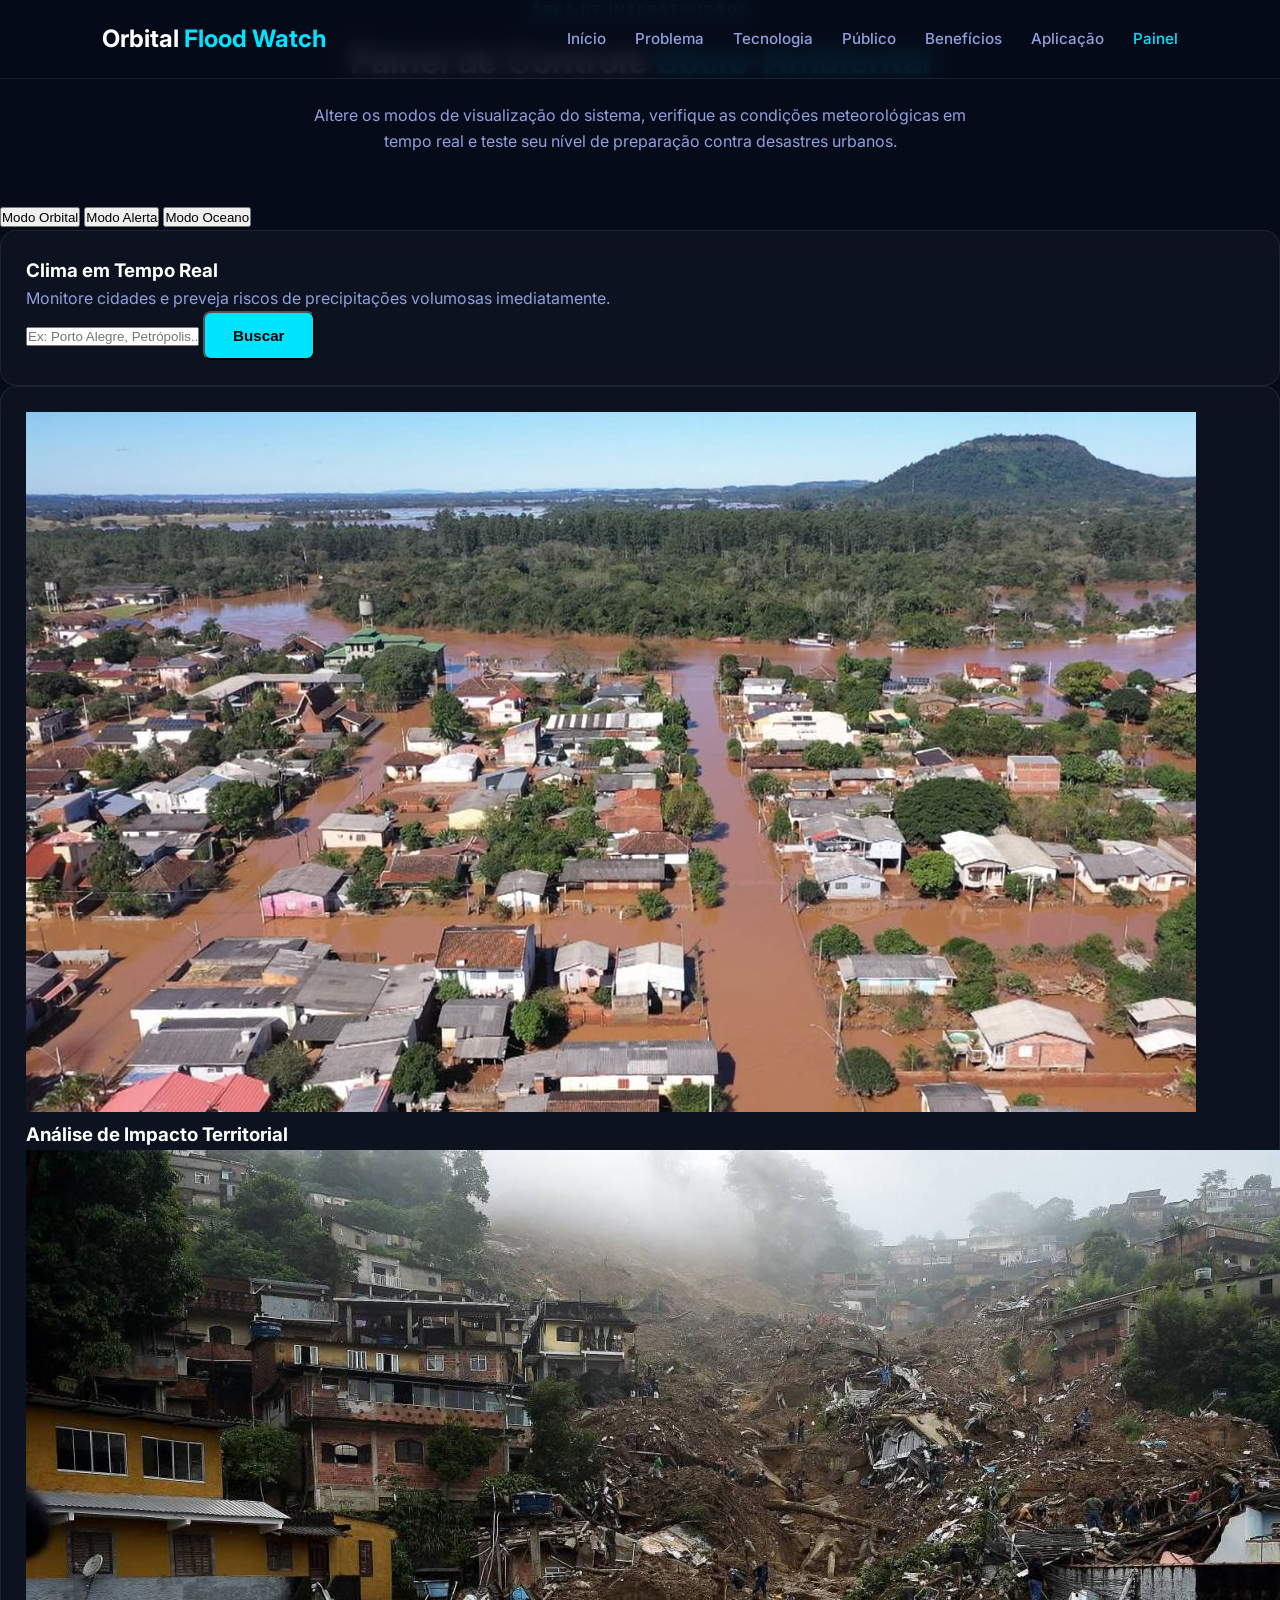
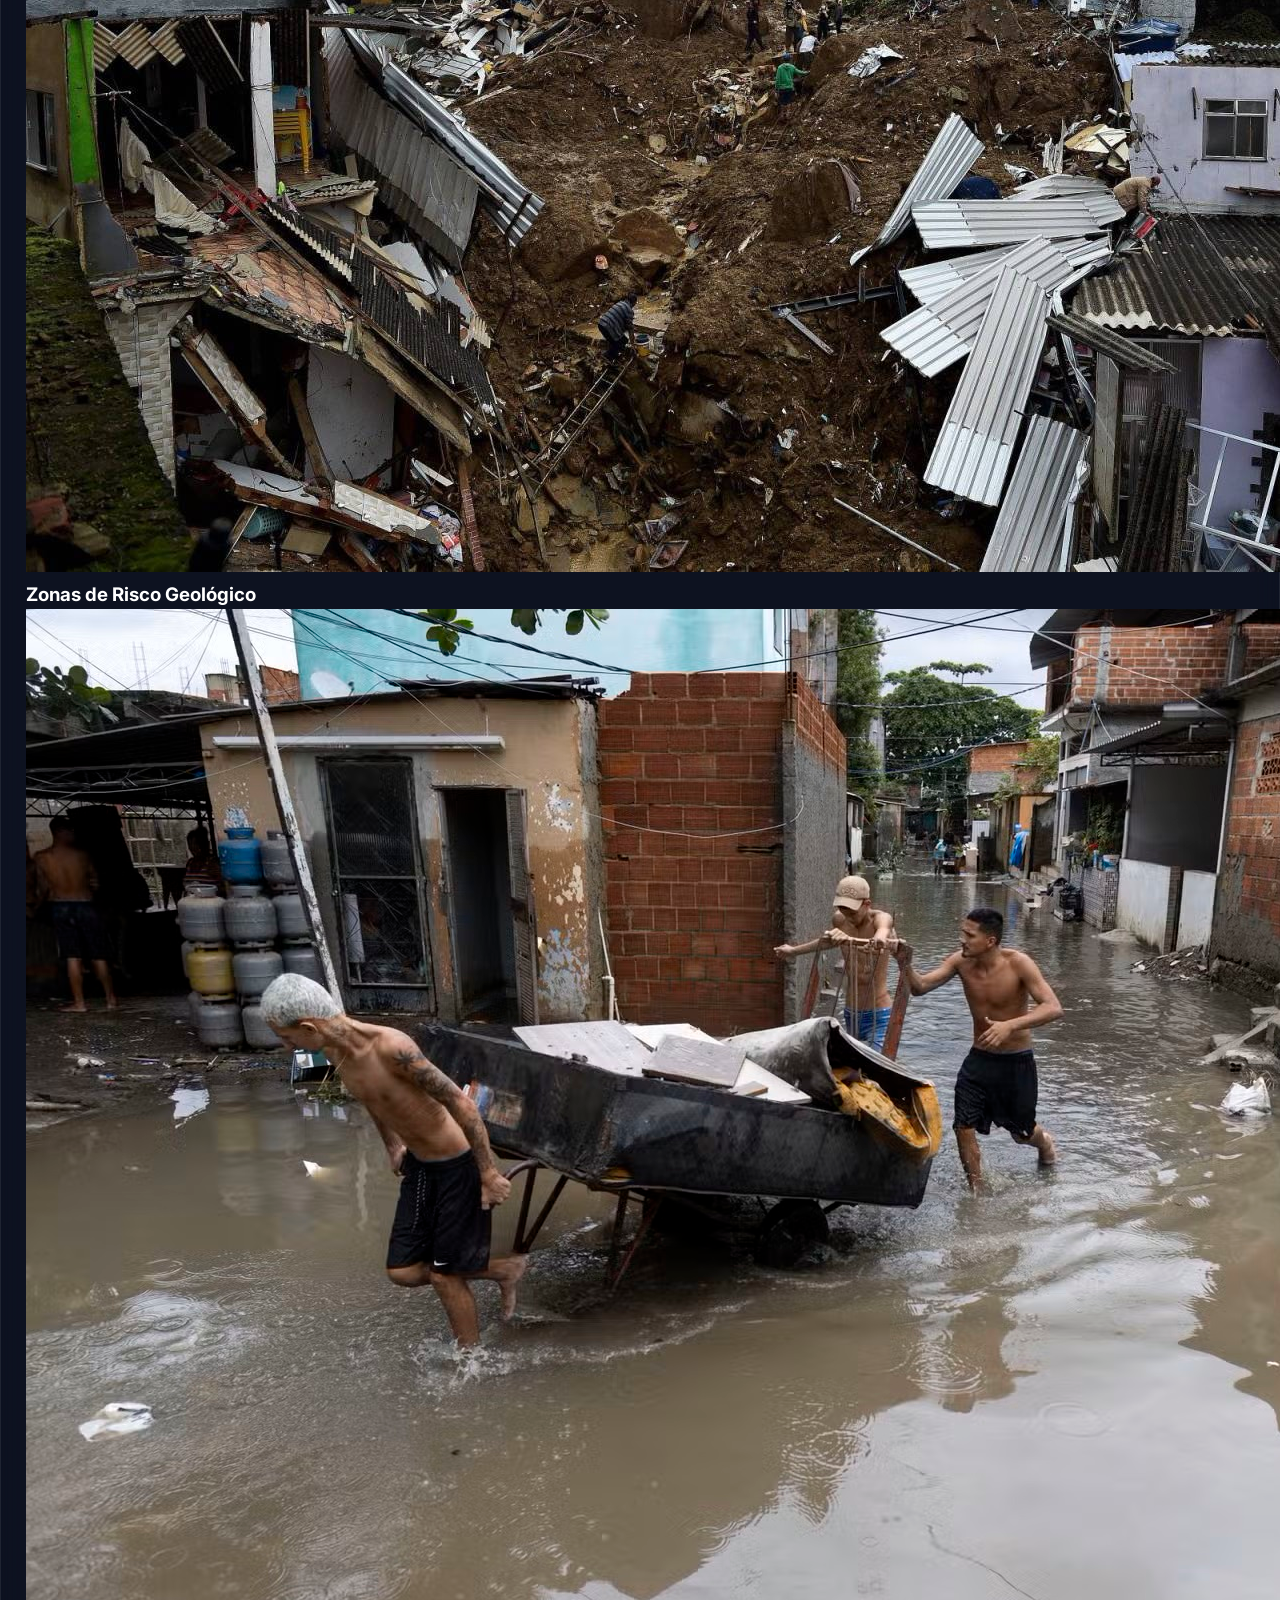
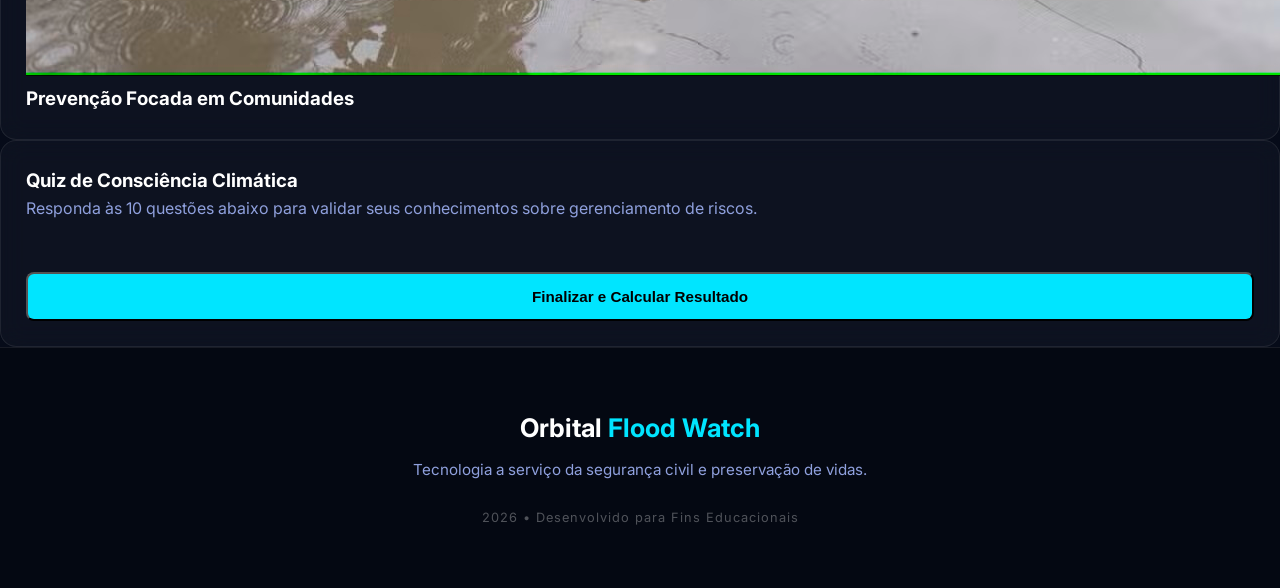
==== pages/js.html @ a586b7d7 "Feat: HTML Js" ====
<!DOCTYPE html>
<html lang="pt-BR">

<head>
    <meta charset="UTF-8">
    <meta name="viewport" content="width=device-width, initial-scale=1.0">
    
    <link rel="preconnect" href="https://fonts.googleapis.com">
    <link href='https://cdn.boxicons.com/fonts/basic/boxicons.min.css' rel='stylesheet'>
    <link rel="preconnect" href="https://fonts.gstatic.com" crossorigin>
    <link href="https://fonts.googleapis.com/css2?family=Inter:wght@300;400;500;600;700&display=swap" rel="stylesheet">
    

    <link rel="stylesheet" href="../src/css/style.css">

    <title>Painel Interativo - Orbital Flood Watch</title>

</head>

<body>

    <header>
        <h1 class="logo">Orbital <span>Flood Watch</span></h1>
        <nav>
            <a href="../index.html#hero">Início</a>
            <a href="../index.html#problema">Problema</a>
            <a href="../index.html#tecnologia">Tecnologia</a>
            <a href="../index.html#publico">Público</a>
            <a href="../index.html#beneficios">Benefícios</a>
            <a href="../index.html#aplicacao">Aplicação</a>
            <a href="js.html" style="color: var(--primary-color);">Painel</a>
        </nav>
    </header>

    <main class="main-container">

       
        <div class="section-header">
            <span class="section-tag">Área de Interatividade</span>
            <h2>Painel de Controle <span>Sócio-Ambiental</span></h2>
            <p>Altere os modos de visualização do sistema, verifique as condições meteorológicas em tempo real e teste seu nível de preparação contra desastres urbanos.</p>
        </div>

        <div class="theme-container">
            <button class="theme-btn" onclick="mudarTema('espacial')"><i class="bx bx-planet" style="font-size: 14px;"></i> Modo Orbital</button>
            <button class="theme-btn" onclick="mudarTema('alerta')"><i class="bx bx-siren" style="font-size: 14px;"></i> Modo Alerta</button>
            <button class="theme-btn" onclick="mudarTema('profundo')"><i class="bx bx-water" style="font-size: 14px;"></i> Modo Oceano</button>
        </div>

      
        <div class="dashboard-row">
            
            
            <div class="glass-card" style="display: flex; flex-direction: column; justify-content: center;">
                <h3>Clima em <span>Tempo Real</span></h3>
                <p>Monitore cidades e preveja riscos de precipitações volumosas imediatamente.</p>
                
                <form id="formClima" class="form-clima" onsubmit="validarEBuscar(event)">
                    <input type="text" id="cidade" placeholder="Ex: Porto Alegre, Petrópolis...">
                    <button type="submit" class="btn-primary">Buscar</button>
                </form>
                
                <div id="resultado"></div>
            </div>

            
            <div class="glass-card slideshow-card">
                <div class="slide">
                    <img src="../src/images/rgs.jpg" alt="Rio Grande do Sul">
                    <div class="slide-caption">
                        <h3>Análise de Impacto Territorial</h3>
                    </div>
                </div>
                <div class="slide">
                    <img src="../src/images/petropolis.jpg" alt="Petrópolis">
                    <div class="slide-caption">
                        <h3>Zonas de Risco Geológico</h3>
                    </div>
                </div>
                <div class="slide">
                    <img src="../src/images/impacto.jpg" alt="Impacto Social">
                    <div class="slide-caption">
                        <h3>Prevenção Focada em Comunidades</h3>
                    </div>
                </div>
            </div>

        </div>

        
        <div class="glass-card quiz-section">
            <div style="margin-bottom: 30px;">
                <h3>Quiz de <span>Consciência Climática</span></h3>
                <p>Responda às 10 questões abaixo para validar seus conhecimentos sobre gerenciamento de riscos.</p>
            </div>
            
            <form id="quizForm" onsubmit="calcularQuiz(event)">
                <div id="quiz-perguntas"></div>
                
                <button type="submit" class="btn-primary" style="width: 100%; margin-top: 20px;">
                    Finalizar e Calcular Resultado
                </button>
            </form>
            
            <div id="quiz-resultado" style="display: none;"></div>
        </div>

    </main>

  
    <footer>
        <h2>Orbital <span>Flood Watch</span></h2>
        <p>Tecnologia a serviço da segurança civil e preservação de vidas.</p>
        <div class="year">2026 • Desenvolvido para Fins Educacionais</div>
    </footer>

    
    <script src="../src/js/javascript.js"></script>
    

</body>

</html>
---- src/css/style.css ----
/* ==========================================================================
   RESET & CONFIGURAÇÕES GERAIS
   ========================================================================== */
* {
    margin: 0;
    padding: 0;
    box-sizing: border-box;
    scroll-behavior: smooth;
}

:root {
    --bg-color: #060b19;
    --card-bg: rgba(255, 255, 255, 0.03);
    --card-border: rgba(255, 255, 255, 0.08);
    --primary-color: #00e5ff;
    --secondary-color: #2979ff;
    --text-color: #ffffff;
    --text-muted: #8fa0dd;
    
    /* Cores de Alerta */
    --red: #ff0000;
    --yellow: #ff0000;
    --blue: #ff0000;
    --green: #ff0000;
}

body {
    font-family: 'Inter', sans-serif;
    background-color: var(--bg-color);
    color: var(--text-color);
    overflow-x: hidden;
    line-height: 1.6;
}

a {
    text-decoration: none;
    color: inherit;
}

ul {
    list-style: none;
}

/* ==========================================================================
   COMPONENTES REUTILIZÁVEIS (GLASSMORPHISM & HEADERS)
   ========================================================================== */
.glass-card {
    background: var(--card-bg);
    backdrop-filter: blur(12px);
    -webkit-backdrop-filter: blur(12px);
    border: 1px solid var(--card-border);
    border-radius: 16px;
    padding: 25px;
    transition: transform 0.3s ease, border-color 0.3s ease;
}

.glass-card:hover {
    transform: translateY(-5px);
    border-color: rgba(0, 229, 255, 0.3);
}

.section-header {
    text-align: center;
    margin-bottom: 50px;
    max-width: 700px;
    margin-left: auto;
    margin-right: auto;
}

.section-tag {
    font-size: 0.85rem;
    text-transform: uppercase;
    letter-spacing: 2px;
    color: var(--primary-color);
    font-weight: 600;
    display: block;
    margin-bottom: 10px;
}

h2 {
    font-size: 2.2rem;
    font-weight: 700;
    margin-bottom: 15px;
}

h2 span {
    color: var(--primary-color);
}

p {
    color: var(--text-muted);
}

/* Grids Úteis */
.grid-3 {
    display: grid;
    grid-template-columns: repeat(auto-fit, minmax(300px, 1fr));
    gap: 30px;
}

.grid-4 {
    display: grid;
    grid-template-columns: repeat(auto-fit, minmax(250px, 1fr));
    gap: 25px;
}

/* ==========================================================================
   HEADER / NAVIGATION
   ========================================================================== */
header {
    position: fixed;
    top: 0;
    width: 100%;
    display: flex;
    justify-content: space-between;
    align-items: center;
    padding: 20px 8%;
    background: rgba(6, 11, 25, 0.85);
    backdrop-filter: blur(10px);
    z-index: 1000;
    border-bottom: 1px solid var(--card-border);
}

.logo {
    font-size: 1.5rem;
    font-weight: 700;
}

.logo span {
    color: var(--primary-color);
}

nav a {
    margin-left: 25px;
    font-size: 0.95rem;
    font-weight: 500;
    color: var(--text-muted);
    transition: color 0.3s ease;
}

nav a:hover {
    color: var(--primary-color);
}

/* ==========================================================================
   HERO SECTION
   ========================================================================== */
.hero-content {
    max-width: 800px;
    margin: 0 auto;
    padding-top: 200px;
    padding-bottom: 50px;
}

.hero-content .tag {
    background: rgba(0, 229, 255, 0.1);
    color: var(--primary-color);
    padding: 6px 16px;
    border-radius: 50px;
    font-size: 0.85rem;
    font-weight: 600;
    display: inline-block;
    margin-bottom: 20px;
}

.hero-content h1 {
    font-size: 3.2rem;
    line-height: 1.2;
    margin-bottom: 20px;
    font-weight: 700;
}

.hero-content p {
    font-size: 1.1rem;
    margin-bottom: 35px;
    max-width: 500px;
}

.hero-buttons {
    display: flex;
    gap: 20px;
}

.btn-primary, .btn-secondary {
    padding: 14px 28px;
    border-radius: 8px;
    font-weight: 600;
    font-size: 0.95rem;
    transition: all 0.3s ease;
}

.btn-primary {
    background: var(--primary-color);
    color: #000;
}

.btn-primary:hover {
    background: #00bccc;
    transform: translateY(-2px);
    box-shadow: 0 10px 20px rgba(0, 229, 255, 0.2);
}

.btn-secondary {
    border: 1px solid var(--card-border);
    background: transparent;
}

.btn-secondary:hover {
    background: rgba(255, 255, 255, 0.05);
    border-color: var(--text-muted);
}

/* Hero Img e Complementos */
.hero-image-container {
    position: relative;
    display: flex;
    justify-content: center;
    align-items: center;
}

.main-hero-img {
    width: 100%;
    max-width: 500px;
    height: 400px;
    object-fit: cover;
    border-radius: 24px;
    border: 1px solid var(--card-border);
    box-shadow: 0 20px 40px rgba(0,0,0,0.5);
}

.dashboard-grid {
    position: absolute;
    bottom: -20px;
    left: 20px;
}

.mini-card {
    background: rgba(10, 20, 40, 0.9);
    border: 1px solid var(--primary-color);
    padding: 15px 25px;
    border-radius: 12px;
    display: flex;
    align-items: center;
    gap: 15px;
    backdrop-filter: blur(10px);
}

.mini-card h5 {
    font-size: 0.9rem;
    color: #fff;
}

.mini-card p {
    font-size: 0.75rem;
    color: var(--green);
}

.pulse-icon {
    width: 10px;
    height: 10px;
    background: var(--green);
    border-radius: 50%;
    box-shadow: 0 0 10px var(--green);
}

/* ==========================================================================
   SEÇÃO PROBLEMA & ESTATÍSTICAS
   ========================================================================== */
.problem-section {
    padding: 80px 8%;
}

.stats-grid {
    display: grid;
    grid-template-columns: repeat(auto-fit, minmax(200px, 1fr));
    gap: 20px;
    margin-bottom: 60px;
}

.stat-card {
    text-align: center;
}

.stat-number {
    font-size: 2.5rem;
    font-weight: 700;
    margin-bottom: 5px;
}

/* Cores das Stats */
.stat-number.red { color: var(--red); }
.stat-number.yellow { color: var(--yellow); }
.stat-number.blue { color: var(--blue); }
.stat-number.green { color: var(--green); }

.problem-card .icon {
    font-size: 2.5rem;
    display: block;
    margin-bottom: 15px;
}

.problem-card h3 {
    font-size: 1.3rem;
    margin-bottom: 12px;
}

.danger-card {
    border: 1px solid rgba(255, 61, 0, 0.2);
}

.alert-tag {
    background: rgba(255, 61, 0, 0.1);
    color: var(--red);
    font-size: 0.7rem;
    font-weight: 700;
    padding: 4px 8px;
    border-radius: 4px;
    display: inline-block;
    margin-bottom: 10px;
}

/* Tragédias Recentes */
.tragedy-section {
    margin-top: 80px;
}

.tragedy-section > h3 {
    font-size: 1.5rem;
    margin-bottom: 30px;
    border-left: 4px solid var(--primary-color);
    padding-left: 15px;
}

.tragedy-grid {
    display: grid;
    grid-template-columns: repeat(auto-fit, minmax(320px, 1fr));
    gap: 30px;
}

.tragedy-card {
    display: flex;
    flex-direction: column;
    padding: 0;
    overflow: hidden;
}

.tragedy-image {
    width: 100%;
    height: 180px;
    object-fit: cover;
}

.tragedy-content {
    padding: 25px;
}

.tragedy-content span {
    font-size: 0.8rem;
    color: var(--primary-color);
    font-weight: 600;
}

.tragedy-content h4 {
    font-size: 1.2rem;
    margin: 8px 0 12px 0;
}

/* ==========================================================================
   SEÇÃO TECNOLOGIA
   ========================================================================== */
.technology-section {
    padding: 80px 8%;
    background: linear-gradient(180deg, #060b19 0%, #0a122c 100%);
}

.technology-header {
    text-align: center;
    max-width: 800px;
    margin: 0 auto 60px auto;
}

.tech-flow {
    display: flex;
    flex-direction: column;
    gap: 30px;
    max-width: 900px;
    margin: 0 auto;
}

.tech-advanced-card {
    background: rgba(255, 255, 255, 0.02);
    border: 1px solid var(--card-border);
    border-radius: 20px;
    display: flex;
    overflow: hidden;
    transition: all 0.3s ease;
}

.tech-advanced-card:hover {
    border-color: var(--secondary-color);
    background: rgba(255, 255, 255, 0.04);
}

.tech-image {
    width: 250px;
    height: auto;
    object-fit: cover;
}

.tech-content {
    padding: 30px;
    flex: 1;
}

.tech-label {
    font-size: 0.75rem;
    font-weight: 700;
    color: var(--secondary-color);
    letter-spacing: 1px;
    display: block;
    margin-bottom: 5px;
}

.tech-content h3 {
    font-size: 1.6rem;
    margin-bottom: 10px;
}

.tech-content p {
    margin-bottom: 15px;
}

.tech-content ul {
    display: grid;
    grid-template-columns: 1fr 1fr;
    gap: 8px;
}

.tech-content li {
    font-size: 0.85rem;
    color: var(--text-muted);
}

/* Tecnologia Highlight (Frase de impacto) */
.technology-highlight {
    margin-top: 70px;
    text-align: center;
    background: linear-gradient(90deg, rgba(0, 229, 255, 0.05) 0%, rgba(41, 121, 255, 0.05) 100%);
    border: 1px solid var(--card-border);
    padding: 40px;
    border-radius: 20px;
    max-width: 900px;
    margin-left: auto;
    margin-right: auto;
}

.highlight-tag {
    font-size: 0.8rem;
    font-weight: 700;
    color: var(--primary-color);
    letter-spacing: 2px;
}

.technology-highlight h3 {
    font-size: 1.8rem;
    font-style: italic;
    margin: 15px 0;
    font-weight: 500;
}

/* ==========================================================================
   SEÇÃO PÚBLICO-ALVO
   ========================================================================== */
.public-section {
    padding: 80px 8%;
}

.public-card {
    text-align: left;
}

.public-icon {
    font-size: 2.2rem;
    display: block;
    margin-bottom: 15px;
}

.public-card h3 {
    margin-bottom: 10px;
    font-size: 1.25rem;
}

.public-card p {
    font-size: 0.9rem;
    margin-bottom: 15px;
    min-height: 65px;
}

.public-card ul li {
    font-size: 0.85rem;
    color: var(--primary-color);
    margin-bottom: 5px;
}

/* ==========================================================================
   SEÇÃO BENEFÍCIOS
   ========================================================================== */
.benefits-section {
    padding: 80px 8%;
    background: rgba(255,255,255,0.01);
}

.benefits-grid {
    display: grid;
    grid-template-columns: repeat(2, 1fr);
    gap: 20px;
    max-width: 1000px;
    margin: 0 auto;
}

.benefit-card {
    display: flex;
    align-items: center;
    gap: 18px;

    padding: 22px 24px;
    min-height: 110px;

    border-radius: 16px;
}

.benefit-icon {
    background: rgba(0, 229, 255, 0.1);
    color: var(--primary-color);
    min-width: 50px;
    height: 50px;
    display: flex;
    align-items: center;
    justify-content: center;
    border-radius: 12px;
    font-size: 1.4rem;
    font-weight: bold;
}

.benefit-card h3 {
    font-size: 1.2rem;
    margin-bottom: 8px;
}

.benefit-card p {
    font-size: 0.9rem;
}

/* ==========================================================================
   SEÇÃO APLICAÇÃO (TIMELINE)
   ========================================================================== */
.application-section {
    padding: 80px 8% 120px 8%;
}

.application-wrapper {
    max-width: 800px;
    margin: 0 auto;
    position: relative;
}

/* Linha central da timeline */
.application-timeline {
    position: relative;
    padding-left: 40px;
    border-left: 2px solid var(--card-border);
}

.timeline-item {
    position: relative;
    margin-bottom: 50px;
}

.timeline-item:last-child {
    margin-bottom: 0;
}

.timeline-number {
    position: absolute;
    left: -61px;
    top: 0;
    width: 40px;
    height: 40px;
    background: var(--bg-color);
    border: 2px solid var(--primary-color);
    color: #fff;
    border-radius: 50%;
    display: flex;
    align-items: center;
    justify-content: center;
    font-weight: 700;
    box-shadow: 0 0 10px rgba(0, 229, 255, 0.3);
}

.timeline-content span {
    font-size: 0.8rem;
    color: var(--secondary-color);
    text-transform: uppercase;
    font-weight: 700;
    letter-spacing: 1px;
}

.timeline-content h3 {
    font-size: 1.4rem;
    margin: 4px 0 10px 0;
}

/* ==========================================================================
   FOOTER
   ========================================================================== */
footer {
    border-top: 1px solid var(--card-border);
    padding: 60px 8%;
    text-align: center;
    background: #040812;
}

footer h2 {
    font-size: 1.6rem;
    margin-bottom: 10px;
}

footer p {
    font-size: 0.95rem;
    margin-bottom: 25px;
}

footer .year {
    font-size: 0.8rem;
    color: rgba(255,255,255,0.3);
    letter-spacing: 1px;
}

/* ==========================================================================
   RESPONSIVIDADE (MEDIA QUERIES)
   ========================================================================== */
@media (max-width: 968px) {
    #hero {
        grid-template-columns: 1fr;
        text-align: center;
        padding-top: 140px;
    }
    
    .hero-content p {
        margin-left: auto;
        margin-right: auto;
    }
    
    .hero-buttons {
        justify-content: center;
    }
    
    .tech-advanced-card {
        flex-direction: column;
    }
    
    .tech-image {
        width: 100%;
        height: 200px;
    }

    header {
        flex-direction: column;
        gap: 15px;
        padding: 15px;
    }
    
    nav a {
        margin: 0 10px;
        font-size: 0.85rem;
    }
}
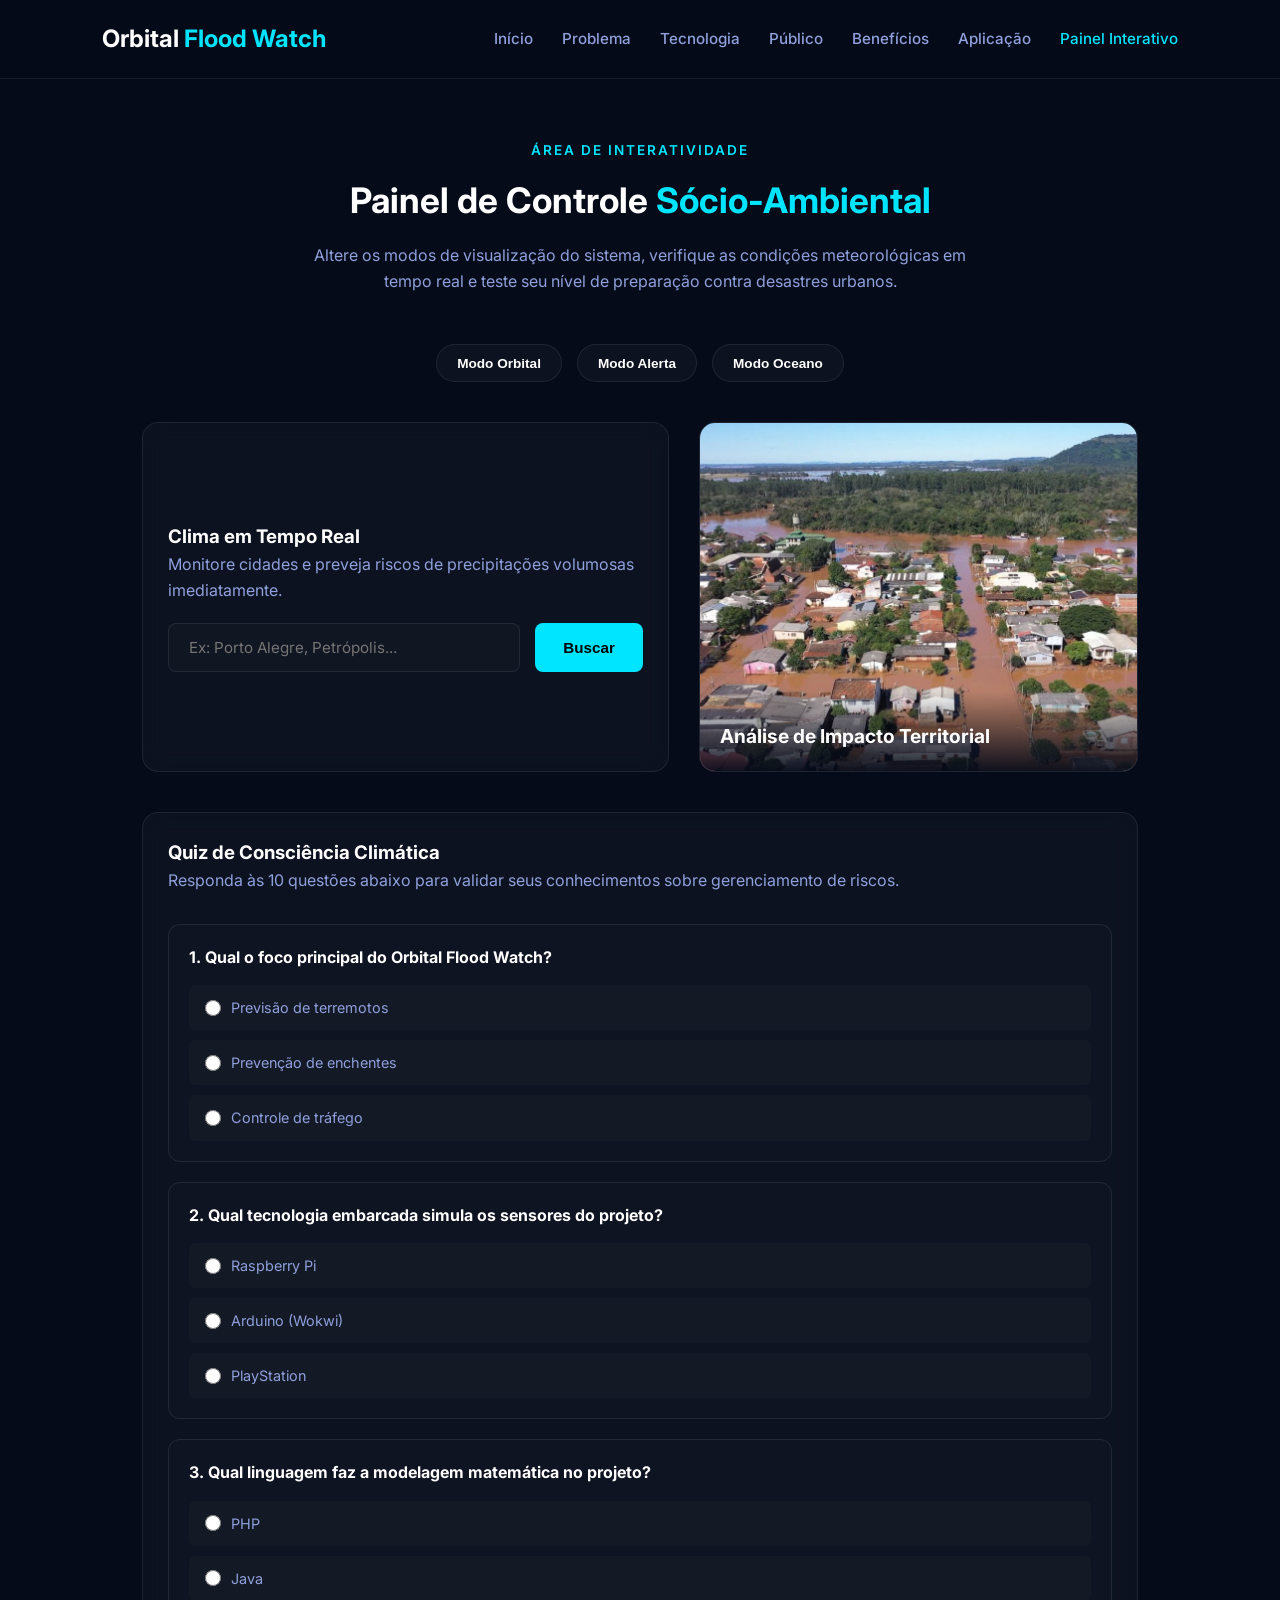
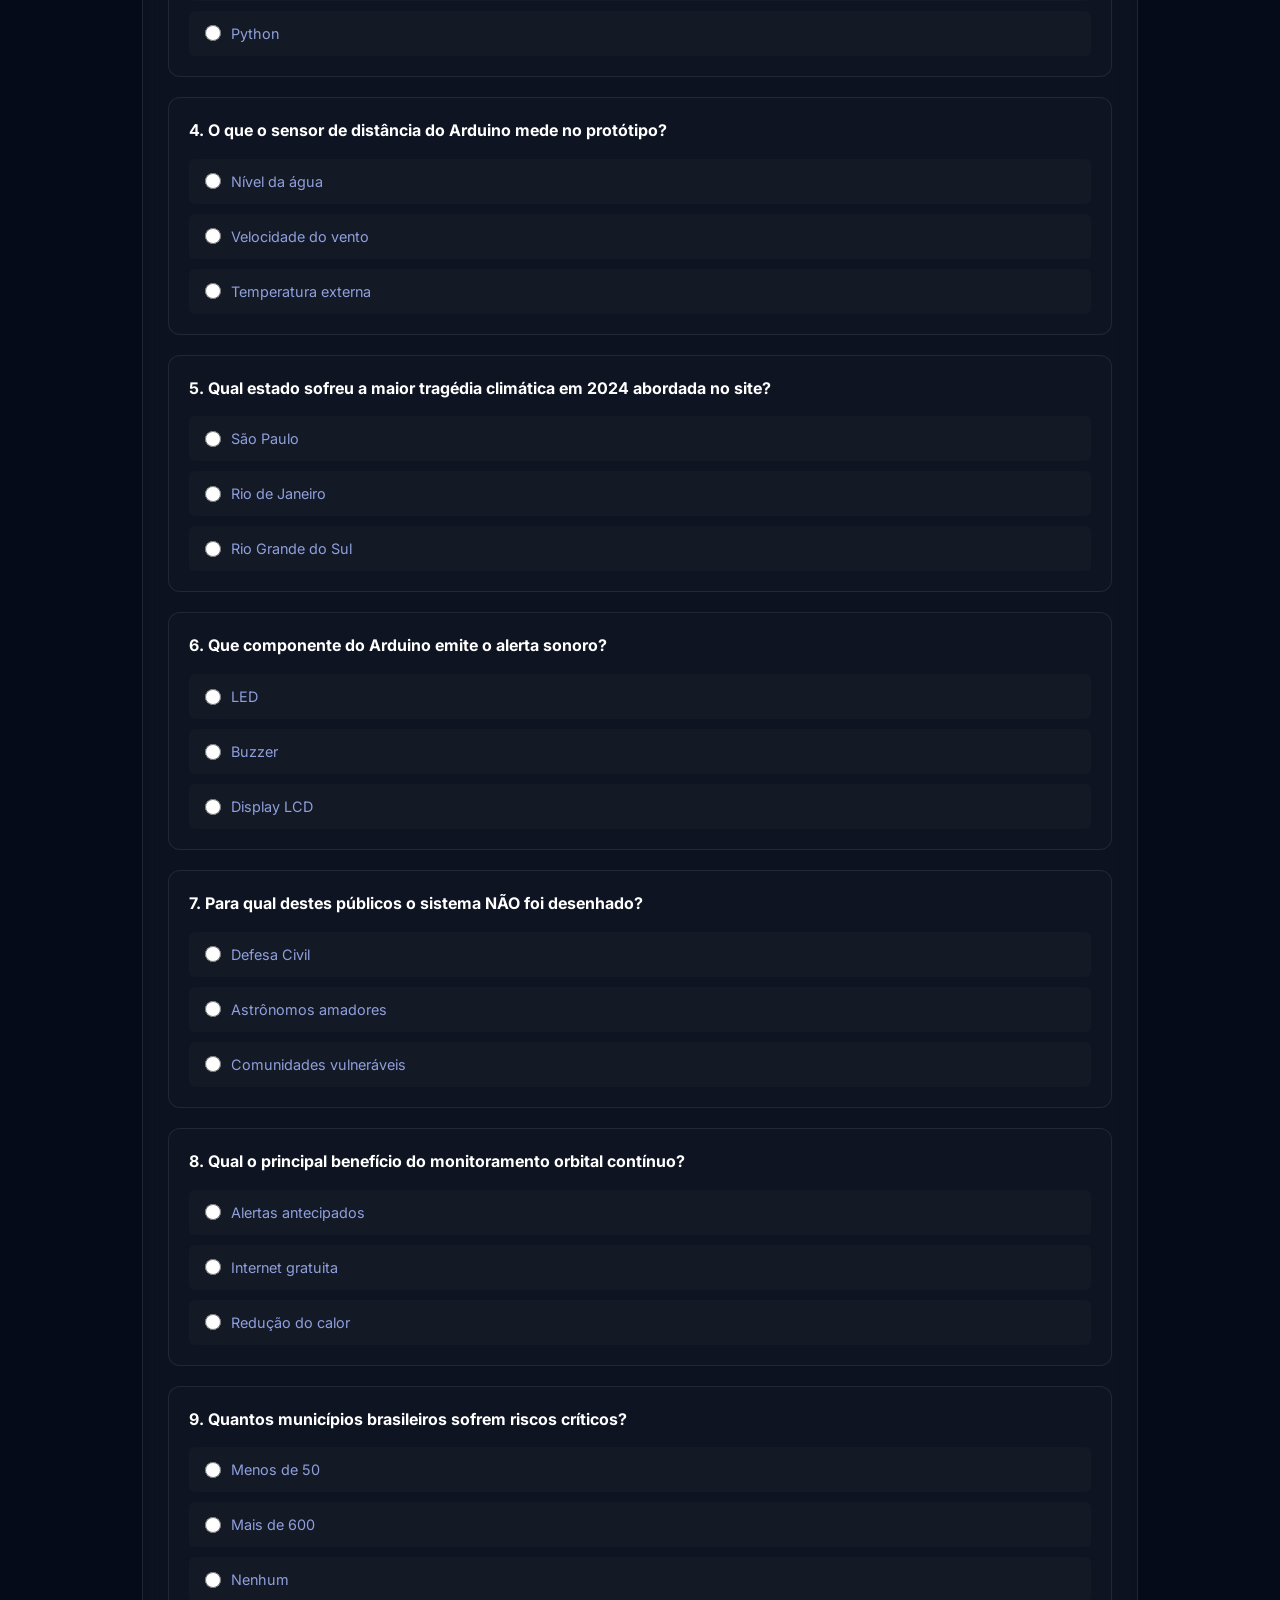
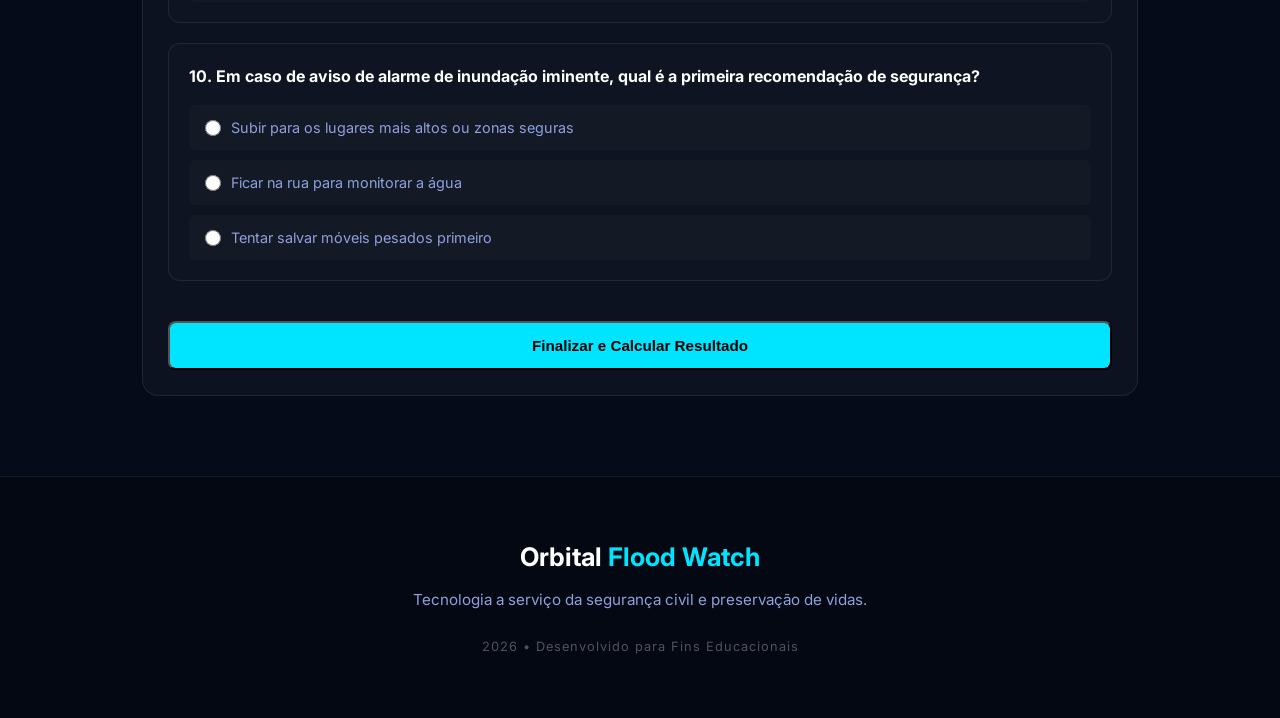
==== commit a1e08e8d: "fix: trocando por painel interativo" ====
--- a/pages/js.html
+++ b/pages/js.html
@@ -28,7 +28,7 @@
             <a href="../index.html#publico">Público</a>
             <a href="../index.html#beneficios">Benefícios</a>
             <a href="../index.html#aplicacao">Aplicação</a>
-            <a href="js.html" style="color: var(--primary-color);">Painel</a>
+            <a href="js.html" style="color: var(--primary-color);">Painel Interativo</a>
         </nav>
     </header>
 
@@ -105,6 +105,10 @@
             <div id="quiz-resultado" style="display: none;"></div>
         </div>
 
+
+
+
+        
     </main>
 
   
@@ -115,6 +119,8 @@
     </footer>
 
     
+            
+
     <script src="../src/js/javascript.js"></script>
     
 
--- a/src/css/style.css
+++ b/src/css/style.css
@@ -674,4 +674,187 @@
         margin: 0 10px;
         font-size: 0.85rem;
     }
-}+}
+
+        /* Estilos específicos para esta página que combinam com o style.css */
+        .main-container {
+            padding: 140px 8% 80px 8%;
+            max-width: 1200px;
+            margin: 0 auto;
+        }
+
+        /* Contêiner de Temas */
+        .theme-container {
+            display: flex;
+            justify-content: center;
+            gap: 15px;
+            margin-bottom: 40px;
+            flex-wrap: wrap;
+        }
+
+        .theme-btn {
+            padding: 10px 20px;
+            border-radius: 50px;
+            font-size: 0.85rem;
+            font-weight: 600;
+            cursor: pointer;
+            transition: all 0.3s ease;
+            background: var(--card-bg);
+            border: 1px solid var(--card-border);
+            color: var(--text-color);
+        }
+
+        .theme-btn:hover {
+            border-color: var(--primary-color);
+            transform: translateY(-2px);
+        }
+
+        /* Grid para dividir o Clima e o Slideshow lado a lado */
+        .dashboard-row {
+            display: grid;
+            grid-template-columns: 1.2fr 1fr;
+            gap: 30px;
+            margin-bottom: 40px;
+        }
+
+        /* Slideshow customizado em Glassmorphism */
+        .slideshow-card {
+            padding: 0;
+            overflow: hidden;
+            position: relative;
+            height: 100%;
+            min-height: 350px;
+        }
+
+        .slide {
+            display: none;
+            width: 100%;
+            height: 100%;
+            position: absolute;
+            top: 0;
+            left: 0;
+        }
+
+        .slide img {
+            width: 100%;
+            height: 100%;
+            object-fit: cover;
+        }
+
+        .slide-caption {
+            position: absolute;
+            bottom: 0;
+            left: 0;
+            width: 100%;
+            background: linear-gradient(transparent, rgba(6, 11, 25, 0.95));
+            padding: 30px 20px 20px 20px;
+        }
+
+        .slide-caption h3 {
+            font-size: 1.2rem;
+            color: #fff;
+        }
+
+        /* Customização do Formulário de Clima */
+        .form-clima {
+            display: flex;
+            gap: 15px;
+            margin-top: 20px;
+        }
+
+        .form-clima input {
+            flex: 1;
+            padding: 14px 20px;
+            border-radius: 8px;
+            border: 1px solid var(--card-border);
+            background: rgba(255, 255, 255, 0.02);
+            color: var(--text-color);
+            font-family: 'Inter', sans-serif;
+            font-size: 0.95rem;
+            transition: border-color 0.3s;
+        }
+
+        .form-clima input:focus {
+            outline: none;
+            border-color: var(--primary-color);
+        }
+
+        .form-clima button {
+            border: none;
+            cursor: pointer;
+        }
+
+        /* Quiz Customizado */
+        .quiz-section {
+            margin-top: 40px;
+        }
+
+        .question-block {
+            background: rgba(255, 255, 255, 0.01);
+            border: 1px solid var(--card-border);
+            border-radius: 12px;
+            padding: 20px;
+            margin-bottom: 20px;
+        }
+
+        .question-block p {
+            color: #fff;
+            font-weight: 600;
+            margin-bottom: 15px;
+        }
+
+        .options-block {
+            display: flex;
+            flex-direction: column;
+            gap: 10px;
+        }
+
+        .options-block label {
+            display: flex;
+            align-items: center;
+            gap: 10px;
+            padding: 10px 15px;
+            border-radius: 6px;
+            background: rgba(255, 255, 255, 0.02);
+            border: 1px solid transparent;
+            cursor: pointer;
+            transition: all 0.2s;
+            color: var(--text-muted);
+            font-size: 0.9rem;
+        }
+
+        .options-block label:hover {
+            background: rgba(255, 255, 255, 0.04);
+            border-color: rgba(0, 229, 255, 0.2);
+            color: #fff;
+        }
+
+        .options-block input[type="radio"] {
+            accent-color: var(--primary-color);
+            width: 16px;
+            height: 16px;
+        }
+
+        #quiz-resultado {
+            margin-top: 25px;
+            padding: 20px;
+            border-radius: 8px;
+            text-align: center;
+            font-size: 1.2rem;
+            font-weight: 700;
+            background: rgba(255, 255, 255, 0.02);
+            border: 1px solid var(--card-border);
+        }
+
+        /* Responsividade */
+        @media (max-width: 768px) {
+            .dashboard-row {
+                grid-template-columns: 1fr;
+            }
+            .slideshow-card {
+                min-height: 250px;
+            }
+            .form-clima {
+                flex-direction: column;
+            }
+        }
